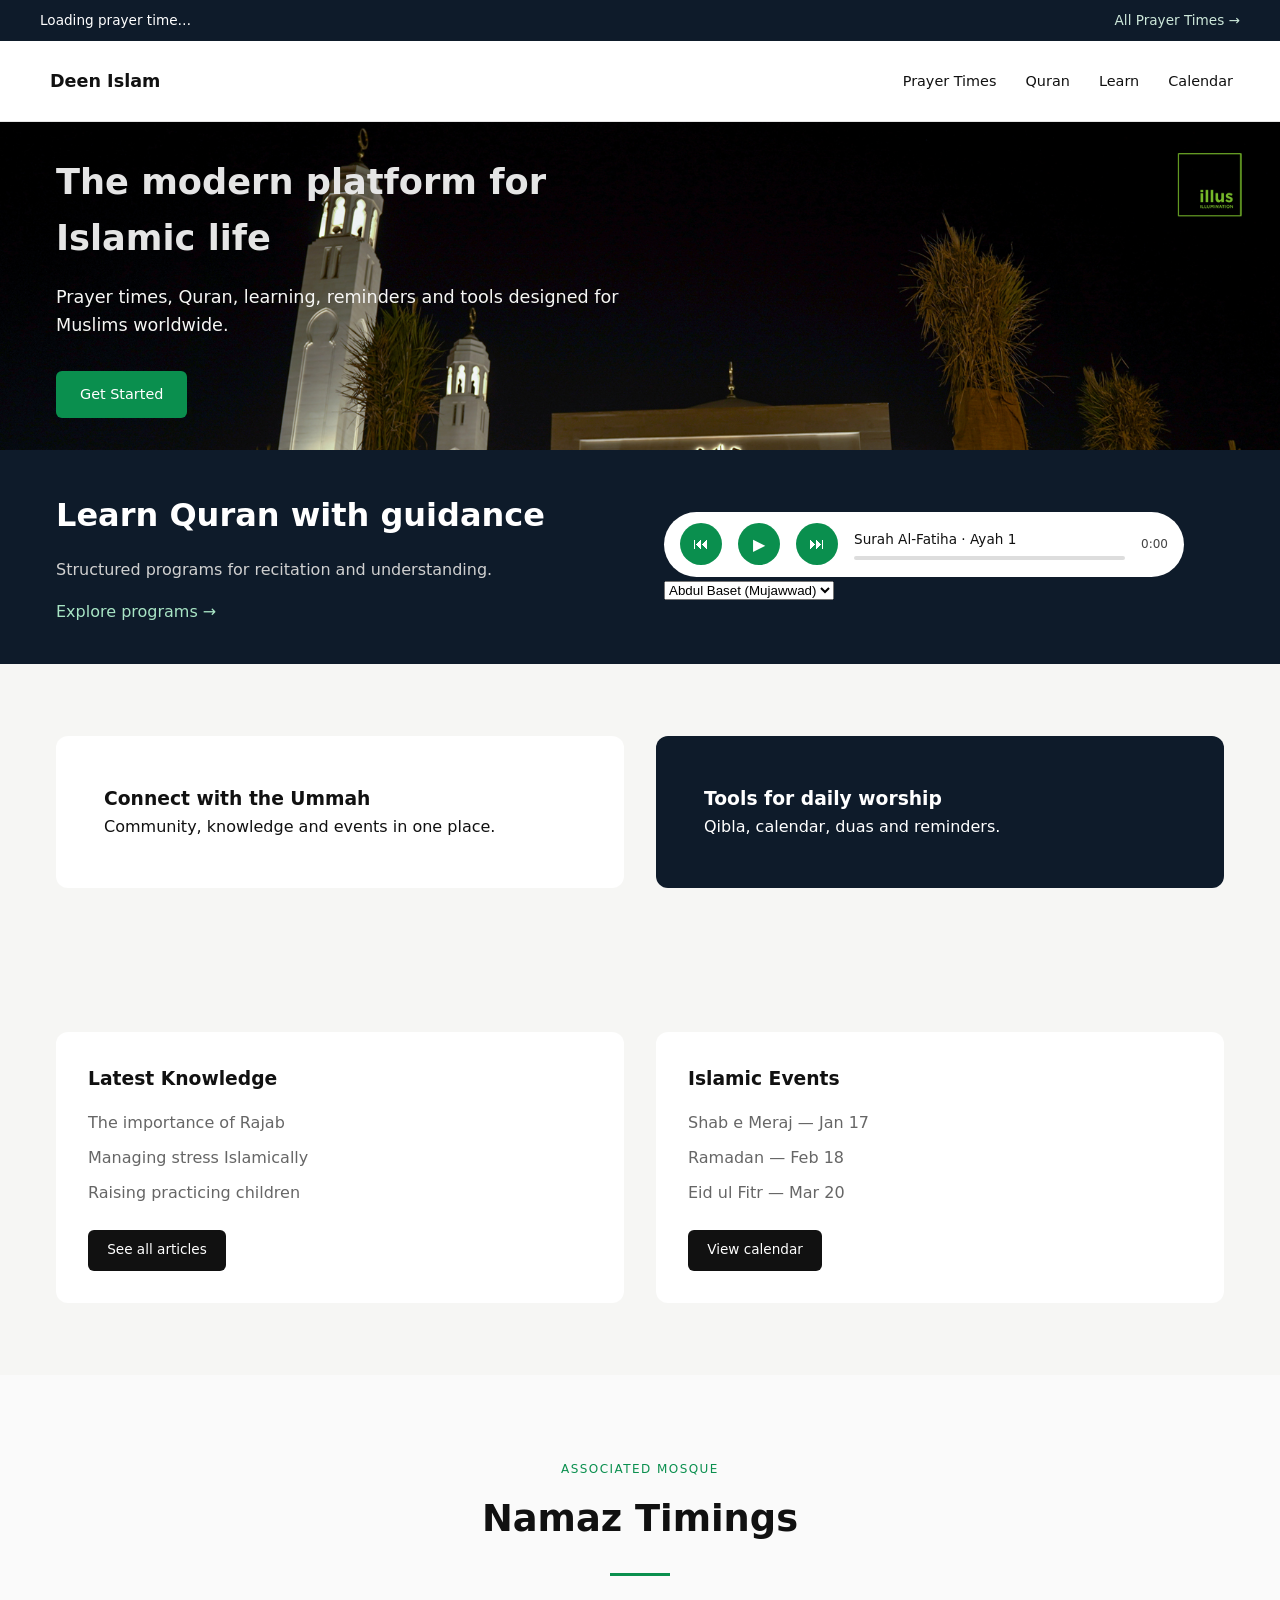
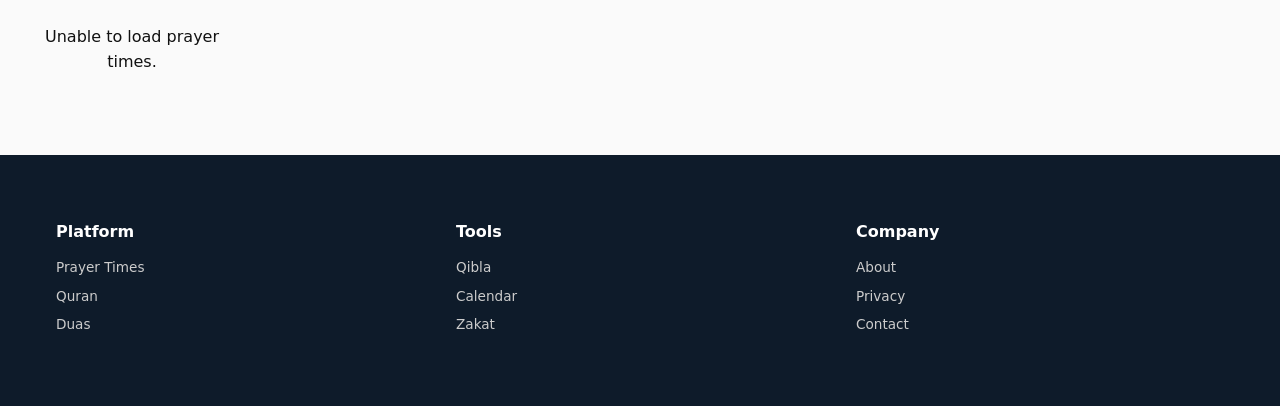
==== index.html @ cad5b95d "commit" ====
<!DOCTYPE html>
<html lang="en">
<head>
  <meta charset="UTF-8" />
  <meta name="viewport" content="width=device-width, initial-scale=1.0" />
  <title>Deen Islam</title>
  <link rel="stylesheet" href="style.css" />
</head>
<body>

<!-- TOP PRAYER BAR (will be updated by JS later) -->
<div class="top-bar">
  <div class="container">
    <div class="prayer-info" id="topPrayer">
      Loading prayer time…
    </div>
    <a href="#" class="link">All Prayer Times →</a>
  </div>
</div>

<!-- NAVBAR -->
<header class="navbar">
  <div class="container nav-flex">
    <div class="logo">Deen Islam</div>
    <nav>
      <a href="">Prayer Times</a>
      <a href="quran.html">Quran</a>
      <a href="#">Learn</a>
      <a href="#">Calendar</a>
    </nav>
  </div>
</header>

<!-- HERO -->
<section class="hero">
  <div class="container hero-grid">

    <div class="hero-text">
      <h1>The modern platform for Islamic life</h1>
      <p>
        Prayer times, Quran, learning, reminders and tools
        designed for Muslims worldwide.
      </p>
      <a href="#" class="btn-primary">Get Started</a>
    </div>
  </div>
</section>

<!-- ACADEMY WITH REAL QURAN AUDIO -->
<section class="academy">
  <div class="container academy-grid">

    <div>
      <h2>Learn Quran with guidance</h2>
      <p>Structured programs for recitation and understanding.</p>
      <a href="#" class="link">Explore programs →</a>
    </div>

    <!-- REAL AUDIO PLAYER -->
    <div class="academy-audio">
  <div class="audio-player">

    <button id="prevBtn">⏮</button>
    <button id="playBtn">▶</button>
    <button id="nextBtn">⏭</button>

    <div class="audio-info">
      <span id="trackTitle">Surah Al-Fatiha · Ayah 1</span>

      <div class="progress-bar">
        <div class="progress"></div>
      </div>
    </div>

    <span id="time">0:00</span>
  </div>

  <!-- RECITER SELECTOR -->
  <select id="reciterSelect">
    <option value="AbdulBaset/Mujawwad">Abdul Baset (Mujawwad)</option>
    <option value="Mishary_Rashid_Alafasy">Mishary Rashid</option>
    <option value="Maher_Al_Muaiqly">Maher Al-Muaiqly</option>
  </select>

  <audio id="quranAudio"></audio>
</div>

  </div>
</section>

<!-- FEATURE BLOCKS -->
<section class="features">
  <div class="container feature-grid">

    <div class="feature light">
      <h3>Connect with the Ummah</h3>
      <p>Community, knowledge and events in one place.</p>
    </div>

    <div class="feature dark">
      <h3>Tools for daily worship</h3>
      <p>Qibla, calendar, duas and reminders.</p>
    </div>

  </div>
</section>

<!-- BLOG + EVENTS -->
<section class="info-section">
  <div class="container info-grid">

    <div class="info-box">
      <h3>Latest Knowledge</h3>
      <ul>
        <li>The importance of Rajab</li>
        <li>Managing stress Islamically</li>
        <li>Raising practicing children</li>
      </ul>
      <a href="#" class="btn-secondary">See all articles</a>
    </div>

    <div class="info-box">
      <h3>Islamic Events</h3>
      <ul class="events">
        <li>Shab e Meraj — Jan 17</li>
        <li>Ramadan — Feb 18</li>
        <li>Eid ul Fitr — Mar 20</li>
      </ul>
      <a href="#" class="btn-secondary">View calendar</a>
    </div>

  </div>
</section>

<!-- PRAYER TIMES (API-DRIVEN) -->
<section class="prayer-section">
  <div class="prayer-container">
    <span class="section-tag">Associated Mosque</span>
    <h2 class="section-title">Namaz Timings</h2>
    <div class="divider"></div>

    <div class="prayer-grid" id="prayerGrid">
      <div class="loading">Loading prayer times…</div>
    </div>
  </div>
</section>

<!-- FOOTER -->
<footer class="footer">
  <div class="container footer-grid">
    <div>
      <h4>Platform</h4>
      <a href="#">Prayer Times</a>
      <a href="#">Quran</a>
      <a href="#">Duas</a>
    </div>
    <div>
      <h4>Tools</h4>
      <a href="#">Qibla</a>
      <a href="#">Calendar</a>
      <a href="#">Zakat</a>
    </div>
    <div>
      <h4>Company</h4>
      <a href="#">About</a>
      <a href="#">Privacy</a>
      <a href="#">Contact</a>
    </div>
  </div>
</footer>

<script src="script.js"></script>
</body>
</html>
---- style.css ----
/* =========================
   RESET & BASE
========================= */
* {
  box-sizing: border-box;
  margin: 0;
  padding: 0;
}

:root {
  --bg: #f6f6f4;
  --white: #ffffff;
  --dark: #0e1b2a;
  --text: #111111;
  --muted: #666666;
  --accent: #0a8f4e;
  --border: #e5e5e5;
}

body {
  font-family: system-ui, -apple-system, BlinkMacSystemFont, sans-serif;
  background: var(--bg);
  color: var(--text);
  line-height: 1.6;
}

a {
  text-decoration: none;
  color: inherit;
}

/* =========================
   LAYOUT HELPERS
========================= */
.container {
  max-width: 1200px;
  margin: auto;
  padding: 0 1rem;
}

/* =========================
   TOP PRAYER BAR
========================= */
.top-bar {
  background: var(--dark);
  color: #fff;
  font-size: 0.85rem;
}

.top-bar .container {
  display: flex;
  justify-content: space-between;
  align-items: center;
  padding: 0.6rem 0;
}

.top-bar .link {
  color: #cde8da;
}

/* =========================
   NAVBAR
========================= */
.navbar {
  background: var(--white);
  border-bottom: 1px solid var(--border);
}

.nav-flex {
  display: flex;
  justify-content: space-between;
  align-items: center;
  padding: 1rem 0;
}

.logo {
  font-weight: 700;
  font-size: 1.1rem;
  margin: 10px;
}

nav a {
  margin-left: 10px;
  padding: 7px;
  font-size: 0.9rem;
  color: var(--text);
}

/* =========================
   HERO
========================= */
.hero {
  background: #ecebe5;
  background-image: url("riyah.jpg");
  background-repeat: no-repeat;
  background-size: cover;
  padding: 2rem 0;
}

.hero-grid {
  display: grid;
  grid-template-columns: 1.2fr 1fr;
  gap: 2rem;
  align-items: center;
}

.hero-text h1 {
  font-size: 2.2rem;
  color: var(--border);
  margin-bottom: 1rem;
}

.hero-text p {
  font-size: 1.1rem;
  margin-bottom: 2rem;
  color: var(--bg);
}

.btn-primary {
  background: var(--accent);
  color: #fff;
  padding: 0.75rem 1.5rem;
  border-radius: 6px;
  font-size: 0.9rem;
  display: inline-block;
}



/* =========================
   ACADEMY SECTION
========================= */
.academy {
  background: var(--dark);
  color: #fff;
  padding: 2.5rem 0;
}

.academy-grid {
  display: grid;
  grid-template-columns: 1fr 1fr;
  gap: 3rem;
  align-items: center;
}

.academy h2 {
  font-size: 2rem;
  margin-bottom: 1rem;
}

.academy p {
  color: #d0d0d0;
  margin-bottom: 1rem;
}

.academy .link {
  color: #a8e5c5;
}

/* =========================
   AUDIO PLAYER
========================= */
.audio-player {
  background: #ffffff;
  color: #111;
  border-radius: 50px;
  padding: 0.7rem 1rem;
  display: flex;
  align-items: center;
  gap: 1rem;
  max-width: 520px;
}

.audio-player button {
  width: 42px;
  height: 42px;
  border-radius: 50%;
  border: none;
  background: var(--accent);
  color: #fff;
  cursor: pointer;
  font-size: 1rem;
}

.audio-info {
  flex: 1;
}

.audio-info span {
  display: block;
  font-size: 0.85rem;
  margin-bottom: 0.3rem;
}

.progress-bar {
  background: #ddd;
  height: 4px;
  border-radius: 10px;
  overflow: hidden;
}

.progress {
  height: 100%;
  width: 0%;
  background: var(--accent);
}

#time {
  font-size: 0.75rem;
  color: #444;
}

/* =========================
   FEATURES
========================= */
.features {
  padding: 4.5rem 0;
}

.feature-grid {
  display: grid;
  grid-template-columns: 1fr 1fr;
  gap: 2rem;
}

.feature {
  padding: 3rem;
  border-radius: 12px;
}

.feature.light {
  background: var(--white);
}

.feature.dark {
  background: var(--dark);
  color: #fff;
}

/* =========================
   INFO SECTION
========================= */
.info-section {
  padding: 4.5rem 0;
}

.info-grid {
  display: grid;
  grid-template-columns: 1fr 1fr;
  gap: 2rem;
}

.info-box {
  background: var(--white);
  padding: 2rem;
  border-radius: 12px;
}

.info-box h3 {
  margin-bottom: 1rem;
}

.info-box ul {
  list-style: none;
  margin-bottom: 1.5rem;
}

.info-box li {
  margin-bottom: 0.6rem;
  color: var(--muted);
}

.btn-secondary {
  background: #111;
  color: #fff;
  padding: 0.6rem 1.2rem;
  border-radius: 6px;
  font-size: 0.85rem;
  display: inline-block;
}

/* =========================
   PRAYER TIMES
========================= */
.prayer-section {
  background: #fafafa;
  padding: 5rem 1rem;
}

.prayer-container {
  max-width: 1200px;
  margin: auto;
  text-align: center;
}

.section-tag {
  font-size: 0.75rem;
  letter-spacing: 0.12em;
  color: var(--accent);
  text-transform: uppercase;
}

.section-title {
  font-size: 2.3rem;
  margin: 0.6rem 0;
}

.divider {
  width: 60px;
  height: 3px;
  background: var(--accent);
  margin: 1.5rem auto 3rem;
}

.prayer-grid {
  display: grid;
  grid-template-columns: repeat(6, 1fr);
  gap: 1.2rem;
}

.prayer-box {
  background: #fff;
  padding: 1.8rem 1rem;
  border-radius: 8px;
  border: 1px solid var(--border);
}

.prayer-box h3 {
  font-size: 1rem;
  margin-bottom: 0.6rem;
  letter-spacing: 0.08em;
}

.prayer-box p {
  font-size: 0.85rem;
  color: var(--muted);
}

.prayer-box.jummah {
  background: var(--accent);
  color: #fff;
  border: none;
}

.prayer-box.jummah p,
.prayer-box.jummah h3 {
  color: #fff;
}

/* =========================
   FOOTER
========================= */
.footer {
  background: var(--dark);
  color: #fff;
  padding: 4rem 0;
}

.footer-grid {
  display: grid;
  grid-template-columns: repeat(3, 1fr);
  gap: 2rem;
}

.footer h4 {
  margin-bottom: 0.8rem;
}

.footer a {
  display: block;
  color: #ccc;
  font-size: 0.85rem;
  margin-bottom: 0.4rem;
}

/* =========================
   RESPONSIVE
========================= */
@media (max-width: 900px) {
  .hero-grid,
  .academy-grid,
  .feature-grid,
  .info-grid {
    grid-template-columns: 1fr;
  }



  .prayer-grid {
    grid-template-columns: repeat(3, 1fr);
  }
}

@media (max-width: 600px) {
  .prayer-grid {
    grid-template-columns: 1fr;
  }

  .hero-text h1 {
    font-size: 2.2rem;
  }
}



/* =========================
   QURAN LIST PAGE
========================= */

.quran-page-header {
  background: #f2f2ee;
  padding: 2.5rem 0;
  text-align: center;
}

.quran-page-header h1 {
  font-size: 2.4rem;
  margin-bottom: 0.4rem;
}

.quran-page-header p {
  color: #666;
}

/* Grid */
.quran-grid {
  display: grid;
  grid-template-columns: repeat(auto-fill, minmax(260px, 1fr));
  gap: 1.2rem;
  padding: 3rem 0;
}

/* Card */
.surah-card {
  background: #0a8f4e;
  border: 1px solid #e6e6e6;
  border-radius: 10px;
  padding: 1.2rem 1.4rem;
  display: flex;
  justify-content: space-between;
  align-items: center;
  transition: 0.25s ease;
}

.surah-card:hover {
  background: #fff;
  color: #0f0f0f;
  cursor: pointer;
}

.surah-card:hover .meta,
.surah-card:hover .arabic,
.surah-card:hover .count {
  color: #0f0f0f;
}

/* Left */
.surah-info {
  display: flex;
  gap: 1rem;
}

.surah-number {
  font-weight: 600;
  opacity: 0.7;
}

.surah-name {
  font-weight: 600;
}

.meta {
  font-size: 0.8rem;
  color: #666;
}

/* Right */
.surah-right {
  text-align: right;
}

.arabic {
  font-size: 1.2rem;
  font-family: "Scheherazade New", serif;
}

.count {
  font-size: 0.75rem;
  color: #666;
}

/* Play */
.play-btn {
  background: none;
  border: none;
  font-size: 1.1rem;
  cursor: pointer;
  color: inherit;
}



/* =====================
   QURAN READER LAYOUT
===================== */

.quran-reader {
  max-width: 900px;
  margin: 0 auto;
  padding: 2rem 1rem 4rem;
}

#surahTitle {
  text-align: center;
  margin-bottom: 2rem;
}

#surahTitle small {
  display: block;
  margin-top: .5rem;
  color: #777;
}

/* =====================
   AYAH BLOCK (STRUCTURE FIX)
===================== */

.ayah {
  display: flex;
  gap: 1.2rem;
  background: #faf7f2;
  margin-bottom: 1.8rem;
  padding: 2rem 2.5rem;
  border-radius: 10px;
  transition: background .3s ease, box-shadow .3s ease;
}

.ayah.playing {
  background: #f1f8f4;
  border-left: 4px solid #2e7d32;
  box-shadow: 0 6px 20px rgba(0,0,0,0.05);
}

/* =====================
   LEFT SIDE (PLAY + NUMBER)
===================== */

.ayah-left {
  display: flex;
  flex-direction: column;
  align-items: center;
  min-width: 55px;
}

.ayah-play {
  background: #2e7d32;
  color: white;
  border: none;
  width: 36px;
  height: 36px;
  border-radius: 50%;
  cursor: pointer;
  font-size: 14px;
}

.ayah-number {
  font-size: 0.8rem;
  color: #777;
  margin-top: 6px;
}

/* =====================
   AYAH CONTENT
===================== */

.ayah-content {
  flex: 1;
}

/* =====================
   ARABIC TEXT
===================== */

.ayah-ar {
  font-size: 2rem;
  line-height: 2.8rem;
  direction: rtl;
  text-align: right;
  font-family: "Scheherazade New", "Amiri", serif;
  margin-bottom: 0.8rem;
}

/* =====================
   TRANSLATION
===================== */

.ayah-en {
  font-size: 0.95rem;
  color: #555;
  line-height: 1.6;
}

/* =====================
   RESPONSIVE
===================== */

@media (max-width: 600px) {
  .ayah {
    padding: 1.5rem;
  }

  .ayah-ar {
    font-size: 1.6rem;
    line-height: 2.2rem;
  }

  .ayah-left {
    min-width: 45px;
  }
}



/* =========================
   APP LAYOUT
========================= */

.app-layout {
  display: flex;
  height: 100vh;       /* lock viewport */
  overflow: hidden;   /* prevent body scrolling */
  background: #0f172a;
}


/* =========================
   SIDEBAR
========================= */

.sidebar {
  width: 240px;
  background: #020617;
  color: #e5e7eb;
  padding: 1.5rem 1rem;

  position: fixed;    /* FIXED sidebar */
  top: 0;
  left: 0;
  height: 100vh;

  overflow-y: auto;   /* sidebar scrolls ONLY if menu is long */
  z-index: 1000;
}


/* NAV LINKS */

.sidebar-nav a {
  display: block;
  padding: 0.6rem 0.8rem;
  color: #cbd5e1;
  text-decoration: none;
  font-size: 0.95rem;
  border-radius: 6px;
  margin-bottom: 0.25rem;
}

.sidebar-nav a:hover {
  background: #1e293b;
}

.sidebar-nav a.active {
  background: #1e293b;
  color: #22c55e;
  font-weight: 500;
}

/* =========================
   MAIN CONTENT
========================= */

.main-content {
  margin-left: 240px;   /* space for sidebar */
  flex: 1;

  height: 100vh;
  overflow-y: auto;     /* ONLY content scrolls */
  padding: 1.5rem 1rem 3rem;
}


/* =========================
   MOBILE MENU BUTTON
========================= */

.menu-toggle {
  display: none;
  position: fixed;
  top: 15px;
  left: 15px;
  background: #2e7d32;
  color: white;
  border: none;
  font-size: 1.5rem;
  padding: 0.4rem 0.7rem;
  border-radius: 6px;
  cursor: pointer;
  z-index: 1100;
}

/* =========================
   OVERLAY
========================= */

.overlay {
  display: none;
  position: fixed;
  inset: 0;
  background: rgba(0,0,0,0.4);
  z-index: 900;
}

/* =========================
   MOBILE MODE
========================= */

@media (max-width: 768px) {
  .sidebar {
    transform: translateX(-100%);
  }

  .sidebar.open {
    transform: translateX(0);
  }

  .main-content {
    margin-left: 0;
  }


  .menu-toggle {
    display: block;
  }

  .overlay.show {
    display: block;
  }

}

/* =========================
   DESKTOP
========================= */

@media (min-width: 769px) {
  .sidebar {
    position: sticky;
    transform: none;
  }

  .main-content {
    margin-left: 240px;
  }
}



/* =====================
   PLAY BUTTONS
===================== */

/* Desktop play button */
.ayah-play-desktop {
  background: #2e7d32;
  color: white;
  border: none;
  width: 36px;
  height: 36px;
  border-radius: 50%;
  cursor: pointer;
  font-size: 14px;
}

/* Mobile play button hidden by default */
.ayah-play-mobile {
  display: none;
}

/* =====================
   MOBILE MODE
===================== */

@media (max-width: 768px) {
  /* Hide desktop play button on mobile */
  .ayah-play-desktop {
    display: none;
  }

  /* Show mobile play button */
  .ayah-play-mobile {
    display: block;
    margin-top: 1rem;
    width: 100%;
    padding: 0.75rem;
    border-radius: 8px;
    border: none;
    background: #2e7d32;
    color: white;
    font-size: 1rem;
    font-weight: 500;
    cursor: pointer;
  }
}

.ayah.playing .ayah-play-desktop,
.ayah.playing .ayah-play-mobile {
  background: #1b5e20;
}
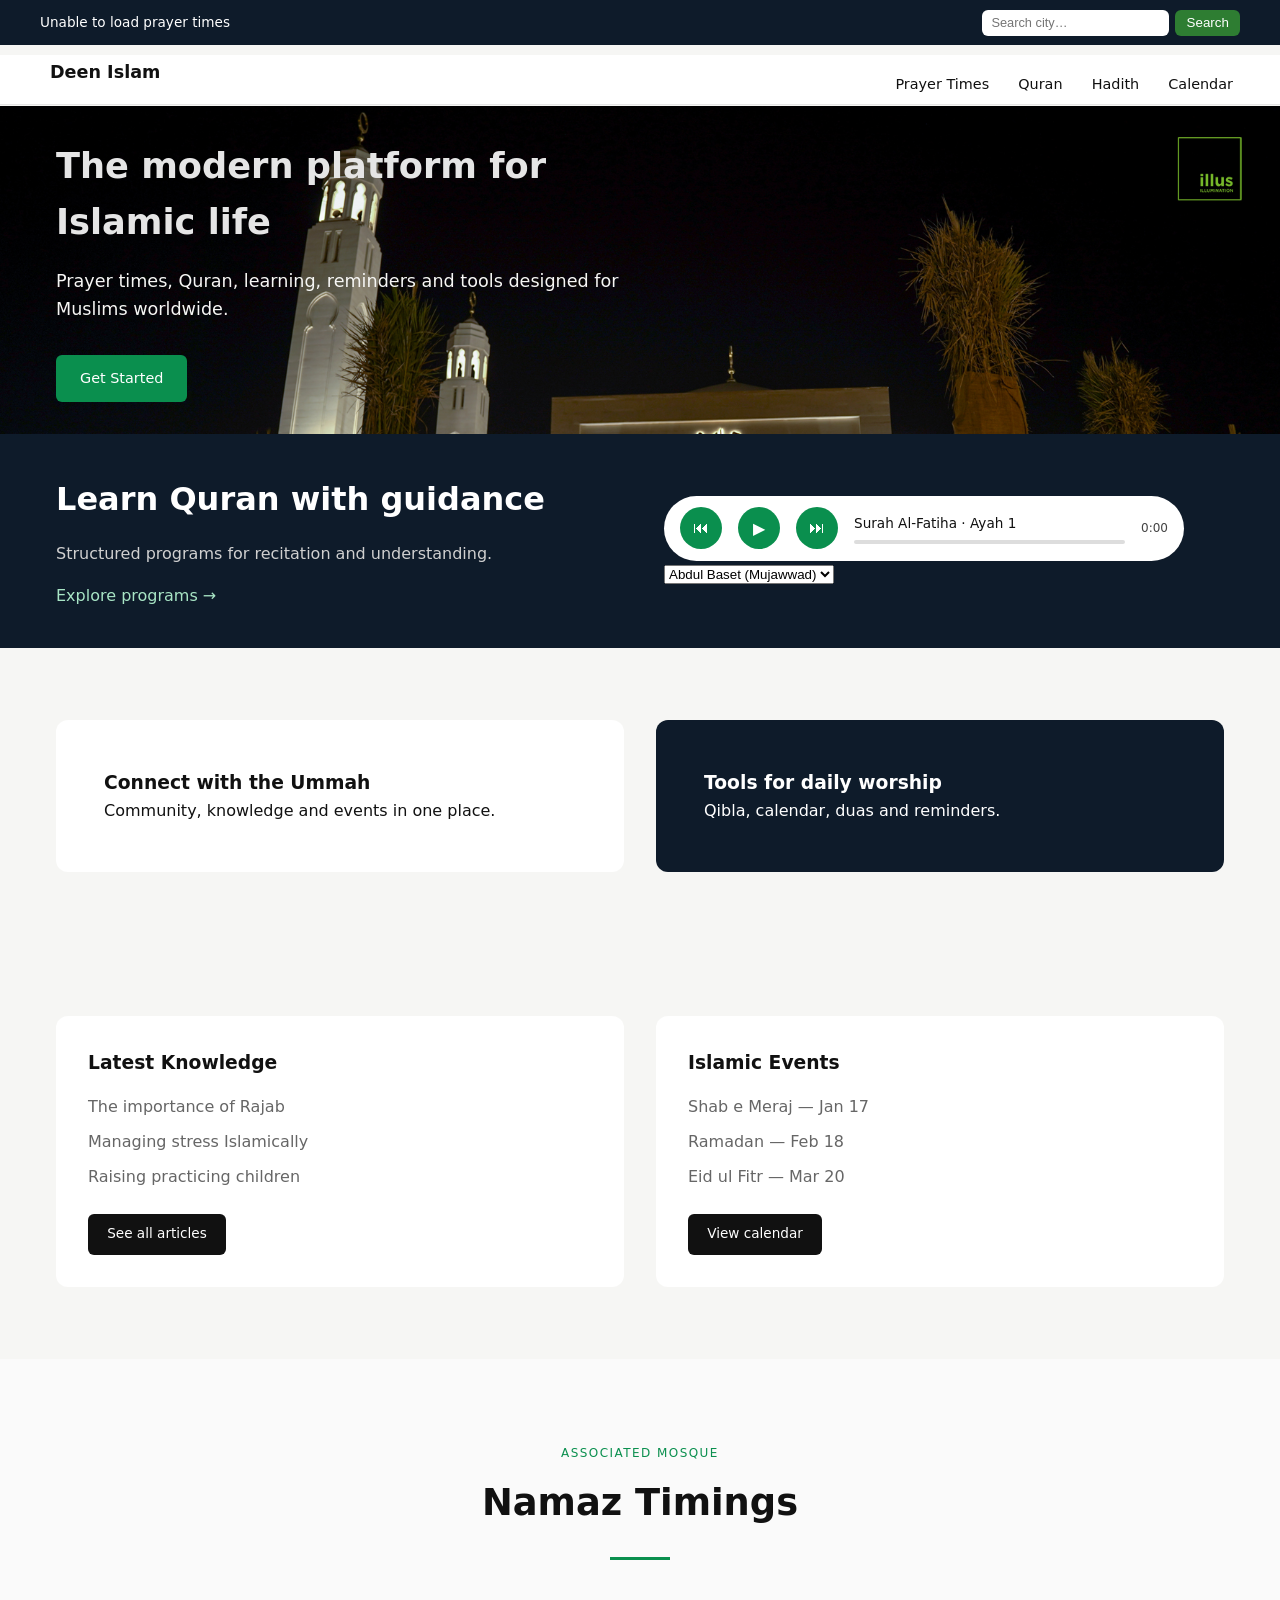
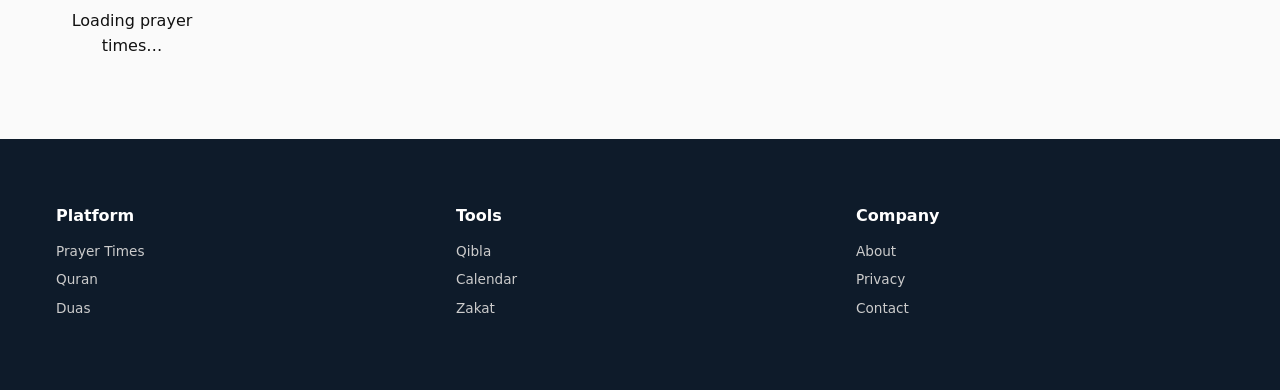
==== commit 64e35856: "add feature" ====
--- a/index.html
+++ b/index.html
@@ -8,13 +8,21 @@
 </head>
 <body>
 
-<!-- TOP PRAYER BAR (will be updated by JS later) -->
+<!-- TOP PRAYER BAR -->
 <div class="top-bar">
-  <div class="container">
+  <div class="container top-bar-flex">
     <div class="prayer-info" id="topPrayer">
-      Loading prayer time…
+      Loading prayer times…
     </div>
-    <a href="#" class="link">All Prayer Times →</a>
+
+    <div class="city-search">
+      <input
+        type="text"
+        id="cityInput"
+        placeholder="Search city…"
+      />
+      <button id="searchCity">Search</button>
+    </div>
   </div>
 </div>
 
@@ -22,14 +30,19 @@
 <header class="navbar">
   <div class="container nav-flex">
     <div class="logo">Deen Islam</div>
-    <nav>
-      <a href="">Prayer Times</a>
+
+    <nav class="nav-links" id="navLinks">
+      <a href="#">Prayer Times</a>
       <a href="quran.html">Quran</a>
-      <a href="#">Learn</a>
+      <a href="hadith.html">Hadith</a>
       <a href="#">Calendar</a>
     </nav>
+
+    <!-- HAMBURGER -->
+    <button class="menu-toggle" id="menuToggle">☰</button>
   </div>
 </header>
+
 
 <!-- HERO -->
 <section class="hero">
--- a/style.css
+++ b/style.css
@@ -64,6 +64,7 @@
 .navbar {
   background: var(--white);
   border-bottom: 1px solid var(--border);
+  height: 50px;
 }
 
 .nav-flex {
@@ -77,6 +78,7 @@
   font-weight: 700;
   font-size: 1.1rem;
   margin: 10px;
+  margin-top: -13px;
 }
 
 nav a {
@@ -430,12 +432,42 @@
   padding: 3rem 0;
 }
 
+
+/* ===== MOBILE: 3 SURAH CARDS PER ROW ===== */
+@media (max-width: 768px) {
+  .quran-grid {
+    grid-template-columns: repeat(2, 1fr);
+    gap: 0.5rem;
+    padding: 1.2rem ;
+  }
+
+  .surah-card {
+    padding: 0.3rem;
+    border-radius: 10px;
+  }
+
+  .surah-name {
+    font-size: 0.95rem;
+  }
+
+  .arabic {
+    font-size: 1rem;
+  }
+
+  .meta,
+  .count {
+    font-size: 0.75rem;
+  }
+}
+
+
 /* Card */
 .surah-card {
   background: #0a8f4e;
   border: 1px solid #e6e6e6;
   border-radius: 10px;
-  padding: 1.2rem 1.4rem;
+  color: #fff;
+  padding: 1.2rem;
   display: flex;
   justify-content: space-between;
   align-items: center;
@@ -456,8 +488,7 @@
 
 /* Left */
 .surah-info {
-  display: flex;
-  gap: 1rem;
+  gap: 0.6rem;
 }
 
 .surah-number {
@@ -471,12 +502,12 @@
 
 .meta {
   font-size: 0.8rem;
-  color: #666;
+  color: #040404;
 }
 
 /* Right */
 .surah-right {
-  text-align: right;
+  font-size: 0.85rem;
 }
 
 .arabic {
@@ -500,15 +531,173 @@
 
 
 
+/* =========================
+   APP LAYOUT (QURAN LIST)
+========================= */
+
+.app-layout {
+  display: flex;
+  min-height: 100vh;  
+  background: #0f172a;
+}
+
+
+/* =========================
+   SIDEBAR DESKTOP
+========================= */
+
+.sidebar {
+  width: 240px;
+  background: #020617;
+  color: #e5e7eb;
+  padding: 1.5rem 1rem;
+
+  position: fixed;   
+  top: 0;
+  left: 0;
+  height: 100vh;
+
+  overflow-y: auto;     /* sidebar scrolls ONLY if menu is long */
+  z-index: 1000;
+}
+
+
+/* =========================
+   MAIN CONTENT
+========================= */
+
+.main-content {
+  flex: 1;
+  margin-left: 240px;
+  padding: 1.5rem 1rem 4rem;
+}
+
+/* =========================
+   MOBILE HEADER
+========================= */
+
+.mobile-header {
+  display: none;
+  position: fixed;
+  top: 0;
+  left: 0;
+  right: 0;
+  height: 56px;
+  background: #020617;
+  color: #fff;
+  align-items: center;
+  gap: 1rem;
+  padding: 0 1rem;
+  z-index: 1200;
+}
+
+.mobile-title {
+  font-size: 1rem;
+  font-weight: 600;
+}
+
+/* =========================
+   HAMBURGER
+========================= */
+
+.menu-toggle {
+  display: none;
+  background: #2e7d32;
+  color: #fff;
+  border: none;
+  font-size: 1.4rem;
+  padding: 0.4rem 0.7rem;
+  border-radius: 6px;
+  cursor: pointer;
+}
+
+/* =========================
+   OVERLAY
+========================= */
+
+.overlay {
+  display: none;
+  position: fixed;
+  inset: 0;
+  background: rgba(0,0,0,0.45);
+  z-index: 900;
+}
+
+/* =========================
+   MOBILE MODE
+========================= */
+
+@media (max-width: 768px) {
+
+  @media (max-width: 768px) {
+
+  .sidebar {
+    position: fixed;
+    transform: translateX(-100%);
+    transition: transform 0.3s ease;
+  }
+
+  .sidebar.open {
+    transform: translateX(0);
+  }
+
+  .main-content {
+    margin-left: 0;     
+    padding-top: 56px;
+  }
+}
+
+
+  .mobile-header {
+    display: flex;
+  }
+
+  .menu-toggle {
+    display: block;
+  }
+
+  .overlay.show {
+    display: block;
+  }
+
+  .main-content {
+    padding-top: 56px;
+  }
+}
+
+
+.sidebar-nav a {
+  display: block;
+  padding: 0.6rem 0.8rem;
+  color: #cbd5e1;   
+  text-decoration: none;
+  font-size: 0.95rem;
+  border-radius: 6px;
+  margin-bottom: 0.25rem;
+}
+
+.sidebar-nav a:hover {
+  background: #1e293b;
+}
+
+.sidebar-nav a.active {
+  background: #1e293b;
+  color: #22c55e;
+  font-weight: 500;
+}
+
+
+
 /* =====================
    QURAN READER LAYOUT
 ===================== */
 
 .quran-reader {
   max-width: 900px;
-  margin: 0 auto;
-  padding: 2rem 1rem 4rem;
-}
+  margin: 0 auto;   /* CENTER CONTENT */
+  width: 100%;
+}
+
 
 #surahTitle {
   text-align: center;
@@ -522,7 +711,7 @@
 }
 
 /* =====================
-   AYAH BLOCK (STRUCTURE FIX)
+   AYAH BLOCK
 ===================== */
 
 .ayah {
@@ -621,198 +810,293 @@
 
 
 
-/* =========================
-   APP LAYOUT
-========================= */
-
-.app-layout {
+
+/* =========================
+   SURAH SEARCH BAR
+========================= */
+
+.surah-search {
+  margin: 1.rem auto 0;
+}
+
+.surah-search input {
+  width:80%;
+  padding: 0.6rem 1rem;
+  border-radius: 10px;
+  border: 1px solid var(--border);
+  font-size: 0.95rem;
+  outline: none;
+  background: #ffffff;
+  transition: border 0.2s ease, box-shadow 0.2s ease;
+}
+
+.surah-search input:focus {
+  border-color: var(--accent);
+  box-shadow: 0 0 0 3px rgba(10, 143, 78, 0.15);
+}
+
+
+
+/* =========================
+   HADITH PAGE
+========================= */
+
+.page-header {
+  text-align: center;
+  margin-bottom: 2rem;
+}
+
+.page-header h1 {
+  font-size: 2rem;
+  margin-bottom: 0.3rem;
+  color: #fff;
+}
+
+.page-header p {
+  color: #9ca3af;
+}
+
+/* =========================
+   BOOK SELECT
+========================= */
+
+.hadith-filter {
   display: flex;
-  height: 100vh;       /* lock viewport */
-  overflow: hidden;   /* prevent body scrolling */
-  background: #0f172a;
-}
-
-
-/* =========================
-   SIDEBAR
-========================= */
-
-.sidebar {
-  width: 240px;
+  justify-content: center;
+  margin-bottom: 2rem;
+}
+
+.hadith-filter select {
+  padding: 0.6rem 1.2rem;
+  border-radius: 10px;
+  border: none;
   background: #020617;
-  color: #e5e7eb;
-  padding: 1.5rem 1rem;
-
-  position: fixed;    /* FIXED sidebar */
+  color: #ffffff;
+  font-size: 0.95rem;
+}
+
+/* =========================
+   HADITH VIEW
+========================= */
+
+.hadith-list {
+  max-width: 900px;
+  margin: 0 auto;
+}
+
+/* Hadith card */
+.hadith-card {
+  background: #faf7f2;
+  border-radius: 14px;
+  padding: 1.6rem;
+  margin-bottom: 1.5rem;
+}
+
+.hadith-ar {
+  font-family: "Scheherazade New", serif;
+  font-size: 1.7rem;
+  direction: rtl;
+  text-align: right;
+  margin-bottom: 0.8rem;
+  color: #111827;
+}
+
+.hadith-en {
+  font-size: 0.95rem;
+  color: #374151;
+}
+
+.hadith-ref {
+  margin-top: 0.8rem;
+  font-size: 0.75rem;
+  color: #6b7280;
+}
+
+/* =========================
+   CHAPTER LIST (KEY FIX)
+========================= */
+
+.chapter-list {
+  max-width: 900px;
+  margin: 0 auto;
+  display: flex;
+  flex-direction: column;
+  gap: 1rem;
+}
+
+/* CARD STYLE (IMPORTANT) */
+.chapter-item {
+  background: #0f172a; /* dark card */
+  border-radius: 14px;
+  padding: 1.2rem 1.4rem;
+  cursor: pointer;
+  transition: all 0.2s ease;
+  border: 1px solid rgba(255,255,255,0.06);
+}
+
+/* Hover */
+.chapter-item:hover {
+  background: #020617;
+  transform: translateY(-2px);
+}
+
+/* Chapter title */
+.chapter-item h3 {
+  color: #38bdf8;
+  font-size: 1.05rem;
+  margin-bottom: 0.3rem;
+}
+
+/* Hadith range */
+.chapter-item span {
+  color: #cbd5f5;
+  font-size: 0.85rem;
+}
+
+/* =========================
+   BACK BUTTON
+========================= */
+
+.back-btn {
+  background: none;
+  border: none;
+  color: #38bdf8;
+  font-size: 0.9rem;
+  margin-bottom: 1.5rem;
+  cursor: pointer;
+}
+
+/* =========================
+   MOBILE FIXES
+========================= */
+
+@media (max-width: 768px) {
+
+  .page-header h1 {
+    font-size: 1.6rem;
+  }
+
+  .chapter-item {
+    padding: 1rem 1.1rem;
+  }
+
+  .hadith-card {
+    padding: 1.2rem;
+  }
+}
+
+
+.chapter-search {
+  display: flex;
+  justify-content: center;
+  margin-bottom: rem;
+}
+
+.chapter-search input {
+  width: 80%;
+  max-width: 200px;
+  padding: 0.7rem 1rem;
+  border-radius: 10px;
+  border: 1px solid #e5e7eb;
+  font-size: 0.9rem;
+}
+
+
+
+/* =========================
+   TOP BAR
+========================= */
+.top-bar {
+  position: fixed;
   top: 0;
-  left: 0;
-  height: 100vh;
-
-  overflow-y: auto;   /* sidebar scrolls ONLY if menu is long */
+  width: 100%;
+  z-index: 1100;
+}
+
+.navbar {
+  position: fixed;
+  top: 55px; /* height of top-bar */
+  width: 100%;
   z-index: 1000;
 }
 
-
-/* NAV LINKS */
-
-.sidebar-nav a {
-  display: block;
-  padding: 0.6rem 0.8rem;
-  color: #cbd5e1;
-  text-decoration: none;
-  font-size: 0.95rem;
+body {
+  padding-top: 106px; /* 40 + 64 */
+}
+
+
+.top-bar-flex {
+  display: flex;
+  justify-content: space-between;
+  align-items: center;
+  gap: 1rem;
+  padding: 0.6rem 0;
+}
+
+.city-search {
+  display: flex;
+  gap: 0.4rem;
+}
+
+.city-search input {
+  padding: 0.35rem 0.6rem;
   border-radius: 6px;
-  margin-bottom: 0.25rem;
-}
-
-.sidebar-nav a:hover {
-  background: #1e293b;
-}
-
-.sidebar-nav a.active {
-  background: #1e293b;
-  color: #22c55e;
-  font-weight: 500;
-}
-
-/* =========================
-   MAIN CONTENT
-========================= */
-
-.main-content {
-  margin-left: 240px;   /* space for sidebar */
-  flex: 1;
-
-  height: 100vh;
-  overflow-y: auto;     /* ONLY content scrolls */
-  padding: 1.5rem 1rem 3rem;
-}
-
-
-/* =========================
-   MOBILE MENU BUTTON
-========================= */
-
+  border: none;
+  font-size: 0.8rem;
+}
+
+.city-search button {
+  background: #2e7d32;
+  border: none;
+  color: #fff;
+  padding: 0.35rem 0.7rem;
+  border-radius: 6px;
+  cursor: pointer;
+}
+
+/* =========================
+   NAVBAR
+========================= */
 .menu-toggle {
   display: none;
-  position: fixed;
-  top: 15px;
-  left: 15px;
   background: #2e7d32;
-  color: white;
   border: none;
+  color: #fff;
   font-size: 1.5rem;
-  padding: 0.4rem 0.7rem;
+  padding: 0.3rem 0.6rem;
   border-radius: 6px;
   cursor: pointer;
-  z-index: 1100;
-}
-
-/* =========================
-   OVERLAY
-========================= */
-
-.overlay {
-  display: none;
-  position: fixed;
-  inset: 0;
-  background: rgba(0,0,0,0.4);
-  z-index: 900;
-}
-
-/* =========================
-   MOBILE MODE
-========================= */
-
+  margin-top: -13px;
+}
+
+/* MOBILE NAV */
 @media (max-width: 768px) {
-  .sidebar {
-    transform: translateX(-100%);
-  }
-
-  .sidebar.open {
-    transform: translateX(0);
-  }
-
-  .main-content {
-    margin-left: 0;
-  }
-
+  .nav-links {
+    position: absolute;
+    top: 64px;
+    left: 0;
+    right: 0;
+    background: #020617;
+    display: none;
+    flex-direction: column;
+    padding: 1rem;
+    border-top: 1px solid #e5e7eb;
+  }
+
+  .nav-links a{
+    color: #fff;
+  }
+
+  .nav-links.open {
+    display: flex;
+  }
 
   .menu-toggle {
     display: block;
   }
 
-  .overlay.show {
-    display: block;
-  }
-
-}
-
-/* =========================
-   DESKTOP
-========================= */
-
-@media (min-width: 769px) {
-  .sidebar {
-    position: sticky;
-    transform: none;
-  }
-
-  .main-content {
-    margin-left: 240px;
-  }
-}
-
-
-
-/* =====================
-   PLAY BUTTONS
-===================== */
-
-/* Desktop play button */
-.ayah-play-desktop {
-  background: #2e7d32;
-  color: white;
-  border: none;
-  width: 36px;
-  height: 36px;
-  border-radius: 50%;
-  cursor: pointer;
-  font-size: 14px;
-}
-
-/* Mobile play button hidden by default */
-.ayah-play-mobile {
-  display: none;
-}
-
-/* =====================
-   MOBILE MODE
-===================== */
-
-@media (max-width: 768px) {
-  /* Hide desktop play button on mobile */
-  .ayah-play-desktop {
-    display: none;
-  }
-
-  /* Show mobile play button */
-  .ayah-play-mobile {
-    display: block;
-    margin-top: 1rem;
-    width: 100%;
-    padding: 0.75rem;
-    border-radius: 8px;
-    border: none;
-    background: #2e7d32;
-    color: white;
-    font-size: 1rem;
-    font-weight: 500;
-    cursor: pointer;
-  }
-}
-
-.ayah.playing .ayah-play-desktop,
-.ayah.playing .ayah-play-mobile {
-  background: #1b5e20;
-}
+  .nav-links {
+  transition: all 0.25s ease;
+}
+
+}
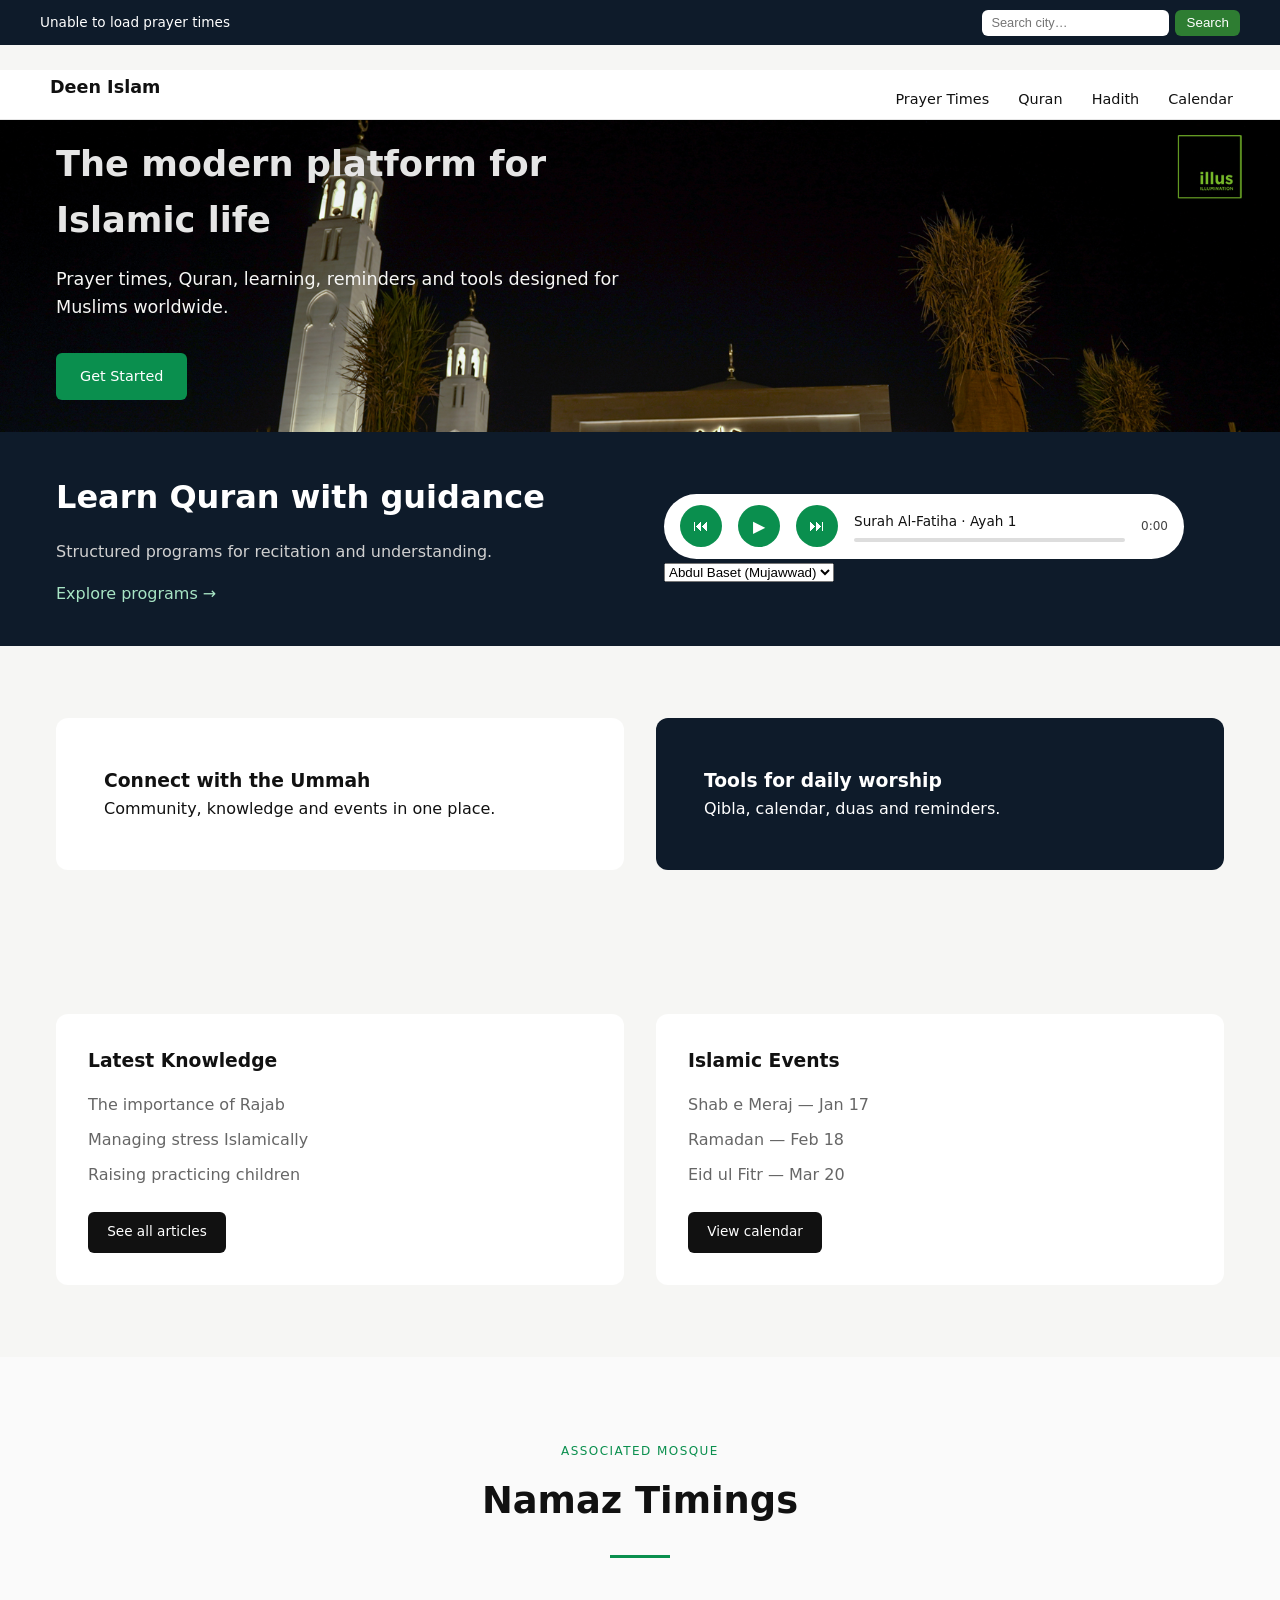
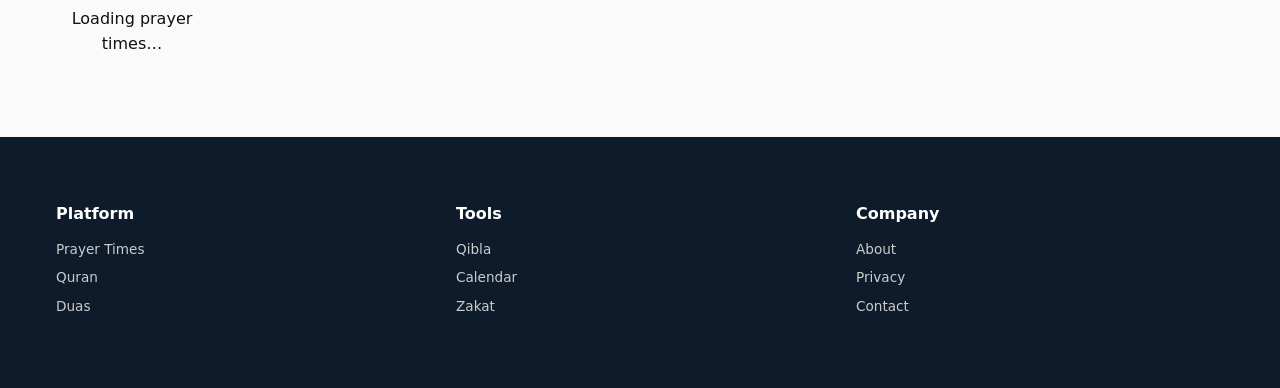
==== commit a66d94e1: "fix" ====
--- a/index.html
+++ b/index.html
@@ -34,7 +34,7 @@
     <nav class="nav-links" id="navLinks">
       <a href="#">Prayer Times</a>
       <a href="quran.html">Quran</a>
-      <a href="hadith.html">Hadith</a>
+      <a href="Hadith.html">Hadith</a>
       <a href="#">Calendar</a>
     </nav>
 
--- a/style.css
+++ b/style.css
@@ -1015,13 +1015,13 @@
 
 .navbar {
   position: fixed;
-  top: 55px; /* height of top-bar */
+  top: 70px; /* height of top-bar */
   width: 100%;
   z-index: 1000;
 }
 
 body {
-  padding-top: 106px; /* 40 + 64 */
+  padding-top: 104px; /* 40 + 64 */
 }
 
 
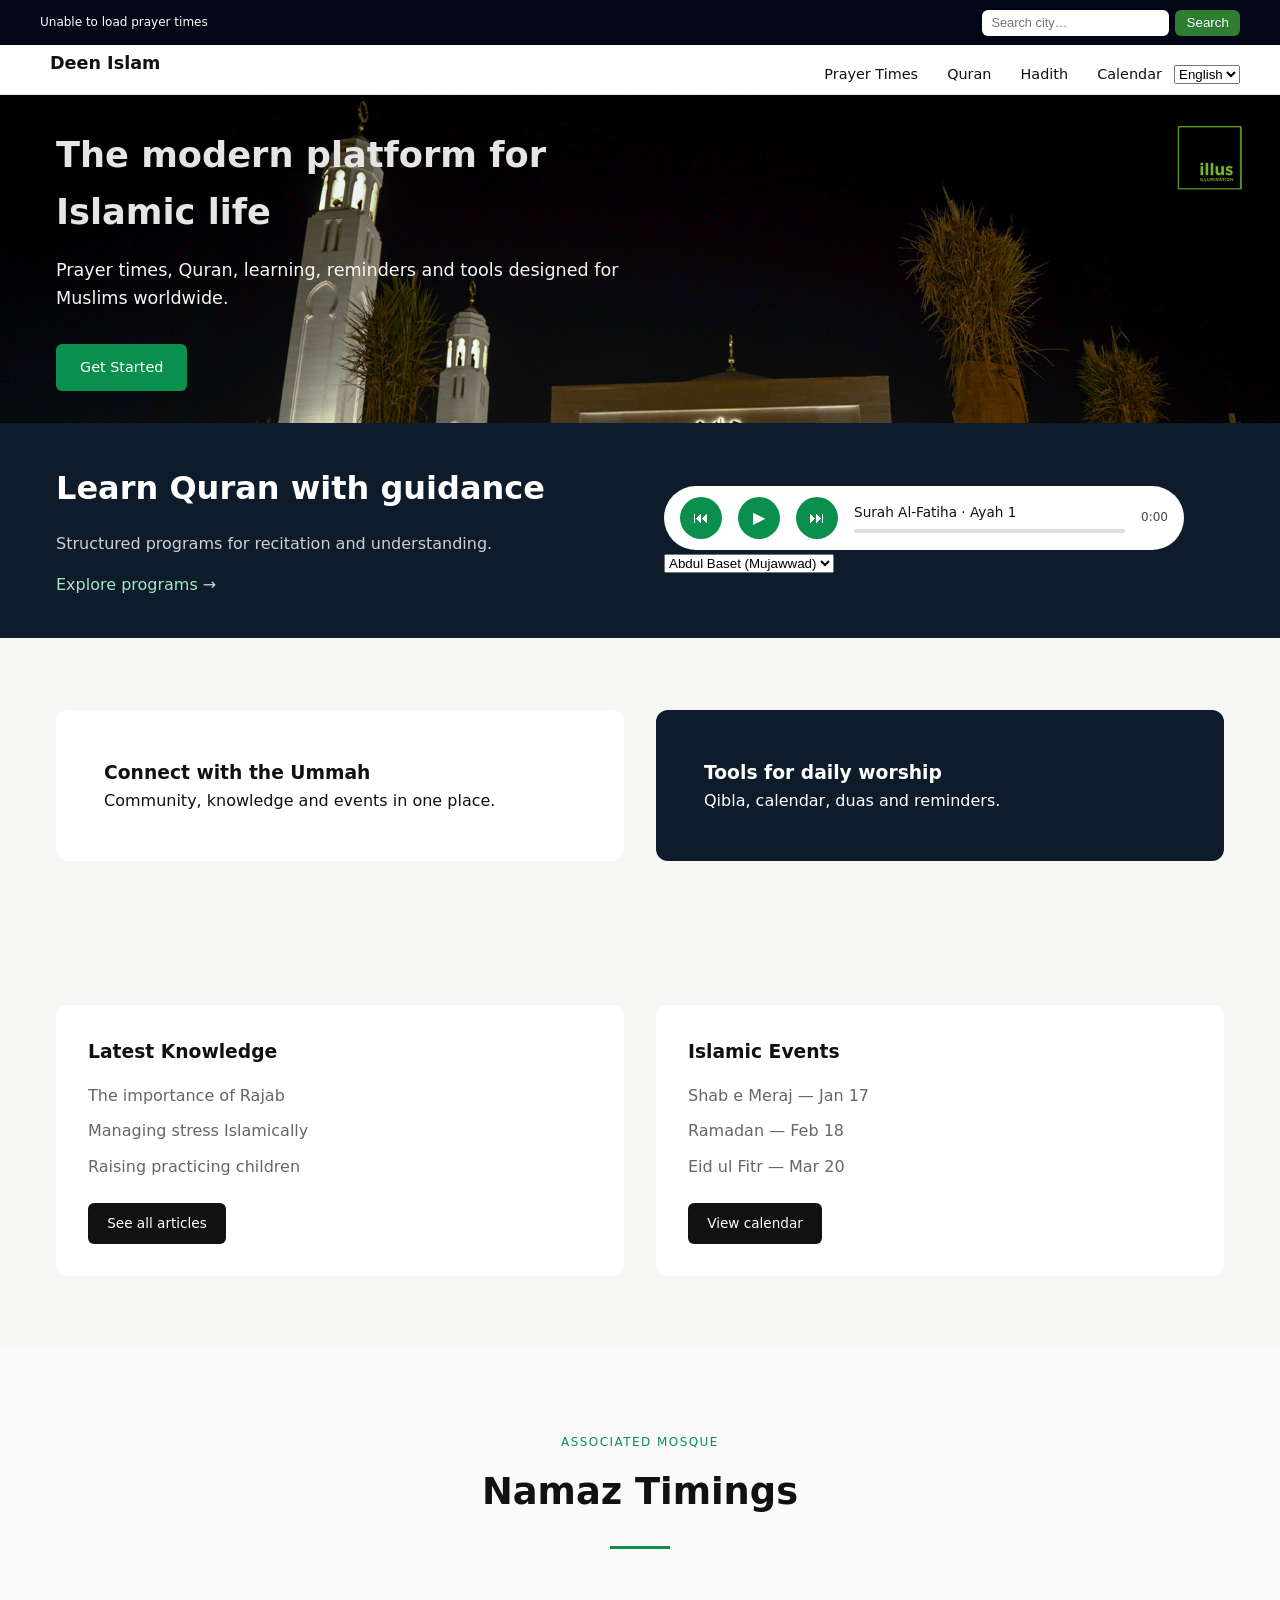
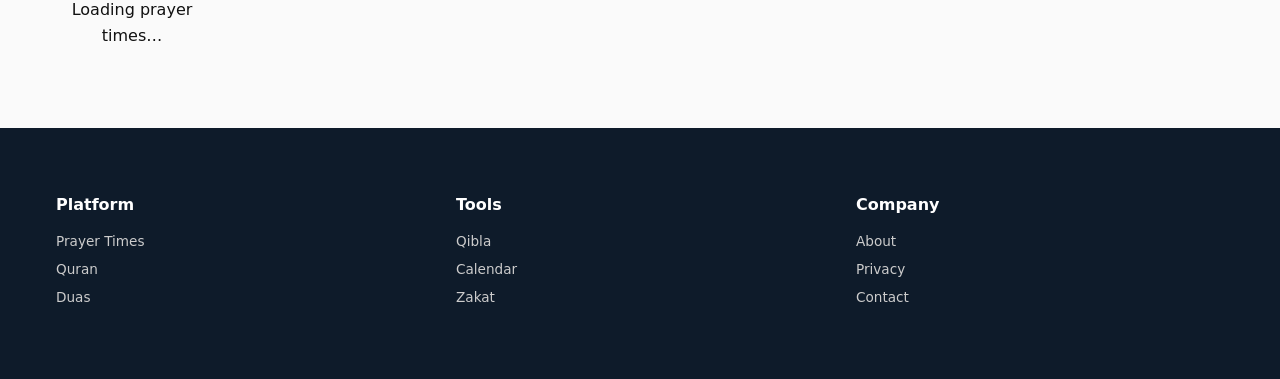
==== commit e8d1718d: "add fearute" ====
--- a/index.html
+++ b/index.html
@@ -11,7 +11,7 @@
 <!-- TOP PRAYER BAR -->
 <div class="top-bar">
   <div class="container top-bar-flex">
-    <div class="prayer-info" id="topPrayer">
+    <div class="prayer-info" id="topPrayer" data-i18n="top.loading">
       Loading prayer times…
     </div>
 
@@ -20,8 +20,9 @@
         type="text"
         id="cityInput"
         placeholder="Search city…"
+        data-i18n-placeholder="top.searchCity"
       />
-      <button id="searchCity">Search</button>
+      <button id="searchCity" data-i18n="top.searchBtn">Search</button>
     </div>
   </div>
 </div>
@@ -32,124 +33,136 @@
     <div class="logo">Deen Islam</div>
 
     <nav class="nav-links" id="navLinks">
-      <a href="#">Prayer Times</a>
-      <a href="quran.html">Quran</a>
-      <a href="Hadith.html">Hadith</a>
-      <a href="#">Calendar</a>
+      <a href="#" data-i18n="nav.prayer">Prayer Times</a>
+      <a href="quran.html" data-i18n="nav.quran">Quran</a>
+      <a href="Hadith.html" data-i18n="nav.hadith">Hadith</a>
+      <a href="#" data-i18n="nav.calendar">Calendar</a>
+
+      <select id="languageSwitcher" class="lang-switcher">
+        <option value="en">English</option>
+        <option value="ar">العربية</option>
+        <option value="ha">Hausa</option>
+      </select>
     </nav>
 
     <!-- HAMBURGER -->
     <button class="menu-toggle" id="menuToggle">☰</button>
   </div>
 </header>
-
 
 <!-- HERO -->
 <section class="hero">
   <div class="container hero-grid">
-
     <div class="hero-text">
-      <h1>The modern platform for Islamic life</h1>
-      <p>
-        Prayer times, Quran, learning, reminders and tools
-        designed for Muslims worldwide.
-      </p>
-      <a href="#" class="btn-primary">Get Started</a>
-    </div>
-  </div>
-</section>
-
-<!-- ACADEMY WITH REAL QURAN AUDIO -->
+      <h1 data-i18n="hero.title">
+        The modern platform for Islamic life
+      </h1>
+      <p data-i18n="hero.subtitle">
+        Prayer times, Quran, learning, reminders and tools designed for Muslims worldwide.
+      </p>
+      <a href="#" class="btn-primary" data-i18n="hero.cta">Get Started</a>
+    </div>
+  </div>
+</section>
+
+<!-- ACADEMY -->
 <section class="academy">
   <div class="container academy-grid">
 
     <div>
-      <h2>Learn Quran with guidance</h2>
-      <p>Structured programs for recitation and understanding.</p>
-      <a href="#" class="link">Explore programs →</a>
-    </div>
-
-    <!-- REAL AUDIO PLAYER -->
+      <h2 data-i18n="academy.title">Learn Quran with guidance</h2>
+      <p data-i18n="academy.subtitle">
+        Structured programs for recitation and understanding.
+      </p>
+      <a href="#" class="link" data-i18n="academy.link">Explore programs →</a>
+    </div>
+
+    <!-- AUDIO PLAYER -->
     <div class="academy-audio">
-  <div class="audio-player">
-
-    <button id="prevBtn">⏮</button>
-    <button id="playBtn">▶</button>
-    <button id="nextBtn">⏭</button>
-
-    <div class="audio-info">
-      <span id="trackTitle">Surah Al-Fatiha · Ayah 1</span>
-
-      <div class="progress-bar">
-        <div class="progress"></div>
+      <div class="audio-player">
+        <button id="prevBtn">⏮</button>
+        <button id="playBtn">▶</button>
+        <button id="nextBtn">⏭</button>
+
+        <div class="audio-info">
+          <span id="trackTitle">Surah Al-Fatiha · Ayah 1</span>
+          <div class="progress-bar">
+            <div class="progress"></div>
+          </div>
+        </div>
+
+        <span id="time">0:00</span>
       </div>
-    </div>
-
-    <span id="time">0:00</span>
-  </div>
-
-  <!-- RECITER SELECTOR -->
-  <select id="reciterSelect">
-    <option value="AbdulBaset/Mujawwad">Abdul Baset (Mujawwad)</option>
-    <option value="Mishary_Rashid_Alafasy">Mishary Rashid</option>
-    <option value="Maher_Al_Muaiqly">Maher Al-Muaiqly</option>
-  </select>
-
-  <audio id="quranAudio"></audio>
-</div>
-
-  </div>
-</section>
-
-<!-- FEATURE BLOCKS -->
+
+      <select id="reciterSelect">
+        <option value="AbdulBaset/Mujawwad">Abdul Baset (Mujawwad)</option>
+        <option value="Mishary_Rashid_Alafasy">Mishary Rashid</option>
+        <option value="Maher_Al_Muaiqly">Maher Al-Muaiqly</option>
+      </select>
+
+      <audio id="quranAudio"></audio>
+    </div>
+
+  </div>
+</section>
+
+<!-- FEATURES -->
 <section class="features">
   <div class="container feature-grid">
 
     <div class="feature light">
-      <h3>Connect with the Ummah</h3>
-      <p>Community, knowledge and events in one place.</p>
+      <h3 data-i18n="features.community">Connect with the Ummah</h3>
+      <p data-i18n="features.communityDesc">
+        Community, knowledge and events in one place.
+      </p>
     </div>
 
     <div class="feature dark">
-      <h3>Tools for daily worship</h3>
-      <p>Qibla, calendar, duas and reminders.</p>
-    </div>
-
-  </div>
-</section>
-
-<!-- BLOG + EVENTS -->
+      <h3 data-i18n="features.tools">Tools for daily worship</h3>
+      <p data-i18n="features.toolsDesc">
+        Qibla, calendar, duas and reminders.
+      </p>
+    </div>
+
+  </div>
+</section>
+
+<!-- INFO -->
 <section class="info-section">
   <div class="container info-grid">
 
     <div class="info-box">
-      <h3>Latest Knowledge</h3>
+      <h3 data-i18n="info.knowledge">Latest Knowledge</h3>
       <ul>
-        <li>The importance of Rajab</li>
-        <li>Managing stress Islamically</li>
-        <li>Raising practicing children</li>
+        <li data-i18n="info.k1">The importance of Rajab</li>
+        <li data-i18n="info.k2">Managing stress Islamically</li>
+        <li data-i18n="info.k3">Raising practicing children</li>
       </ul>
-      <a href="#" class="btn-secondary">See all articles</a>
+      <a href="#" class="btn-secondary" data-i18n="info.readMore">
+        See all articles
+      </a>
     </div>
 
     <div class="info-box">
-      <h3>Islamic Events</h3>
-      <ul class="events">
+      <h3 data-i18n="info.events">Islamic Events</h3>
+      <ul>
         <li>Shab e Meraj — Jan 17</li>
         <li>Ramadan — Feb 18</li>
         <li>Eid ul Fitr — Mar 20</li>
       </ul>
-      <a href="#" class="btn-secondary">View calendar</a>
-    </div>
-
-  </div>
-</section>
-
-<!-- PRAYER TIMES (API-DRIVEN) -->
+      <a href="#" class="btn-secondary" data-i18n="info.calendar">
+        View calendar
+      </a>
+    </div>
+
+  </div>
+</section>
+
+<!-- PRAYER TIMES -->
 <section class="prayer-section">
   <div class="prayer-container">
-    <span class="section-tag">Associated Mosque</span>
-    <h2 class="section-title">Namaz Timings</h2>
+    <span class="section-tag" data-i18n="prayer.tag">Associated Mosque</span>
+    <h2 class="section-title" data-i18n="prayer.title">Namaz Timings</h2>
     <div class="divider"></div>
 
     <div class="prayer-grid" id="prayerGrid">
@@ -162,19 +175,19 @@
 <footer class="footer">
   <div class="container footer-grid">
     <div>
-      <h4>Platform</h4>
-      <a href="#">Prayer Times</a>
-      <a href="#">Quran</a>
-      <a href="#">Duas</a>
-    </div>
-    <div>
-      <h4>Tools</h4>
+      <h4 data-i18n="footer.platform">Platform</h4>
+      <a href="#" data-i18n="nav.prayer">Prayer Times</a>
+      <a href="#" data-i18n="nav.quran">Quran</a>
+      <a href="#" data-i18n="nav.duas">Duas</a>
+    </div>
+    <div>
+      <h4 data-i18n="footer.tools">Tools</h4>
       <a href="#">Qibla</a>
       <a href="#">Calendar</a>
       <a href="#">Zakat</a>
     </div>
     <div>
-      <h4>Company</h4>
+      <h4 data-i18n="footer.company">Company</h4>
       <a href="#">About</a>
       <a href="#">Privacy</a>
       <a href="#">Contact</a>
@@ -183,5 +196,6 @@
 </footer>
 
 <script src="script.js"></script>
+<script src="i18n.js"></script>
 </body>
 </html>
--- a/style.css
+++ b/style.css
@@ -1007,23 +1007,10 @@
    TOP BAR
 ========================= */
 .top-bar {
-  position: fixed;
-  top: 0;
-  width: 100%;
-  z-index: 1100;
-}
-
-.navbar {
-  position: fixed;
-  top: 70px; /* height of top-bar */
-  width: 100%;
-  z-index: 1000;
-}
-
-body {
-  padding-top: 104px; /* 40 + 64 */
-}
-
+  background: #020617;
+  color: #fff;
+  font-size: 0.75rem;
+}
 
 .top-bar-flex {
   display: flex;
@@ -1100,3 +1087,17 @@
 }
 
 }
+
+
+
+html[dir="rtl"] {
+  direction: rtl;
+}
+
+html[dir="rtl"] .sidebar {
+  text-align: right;
+}
+
+html[dir="rtl"] .ayah-ar {
+  text-align: right;
+}
